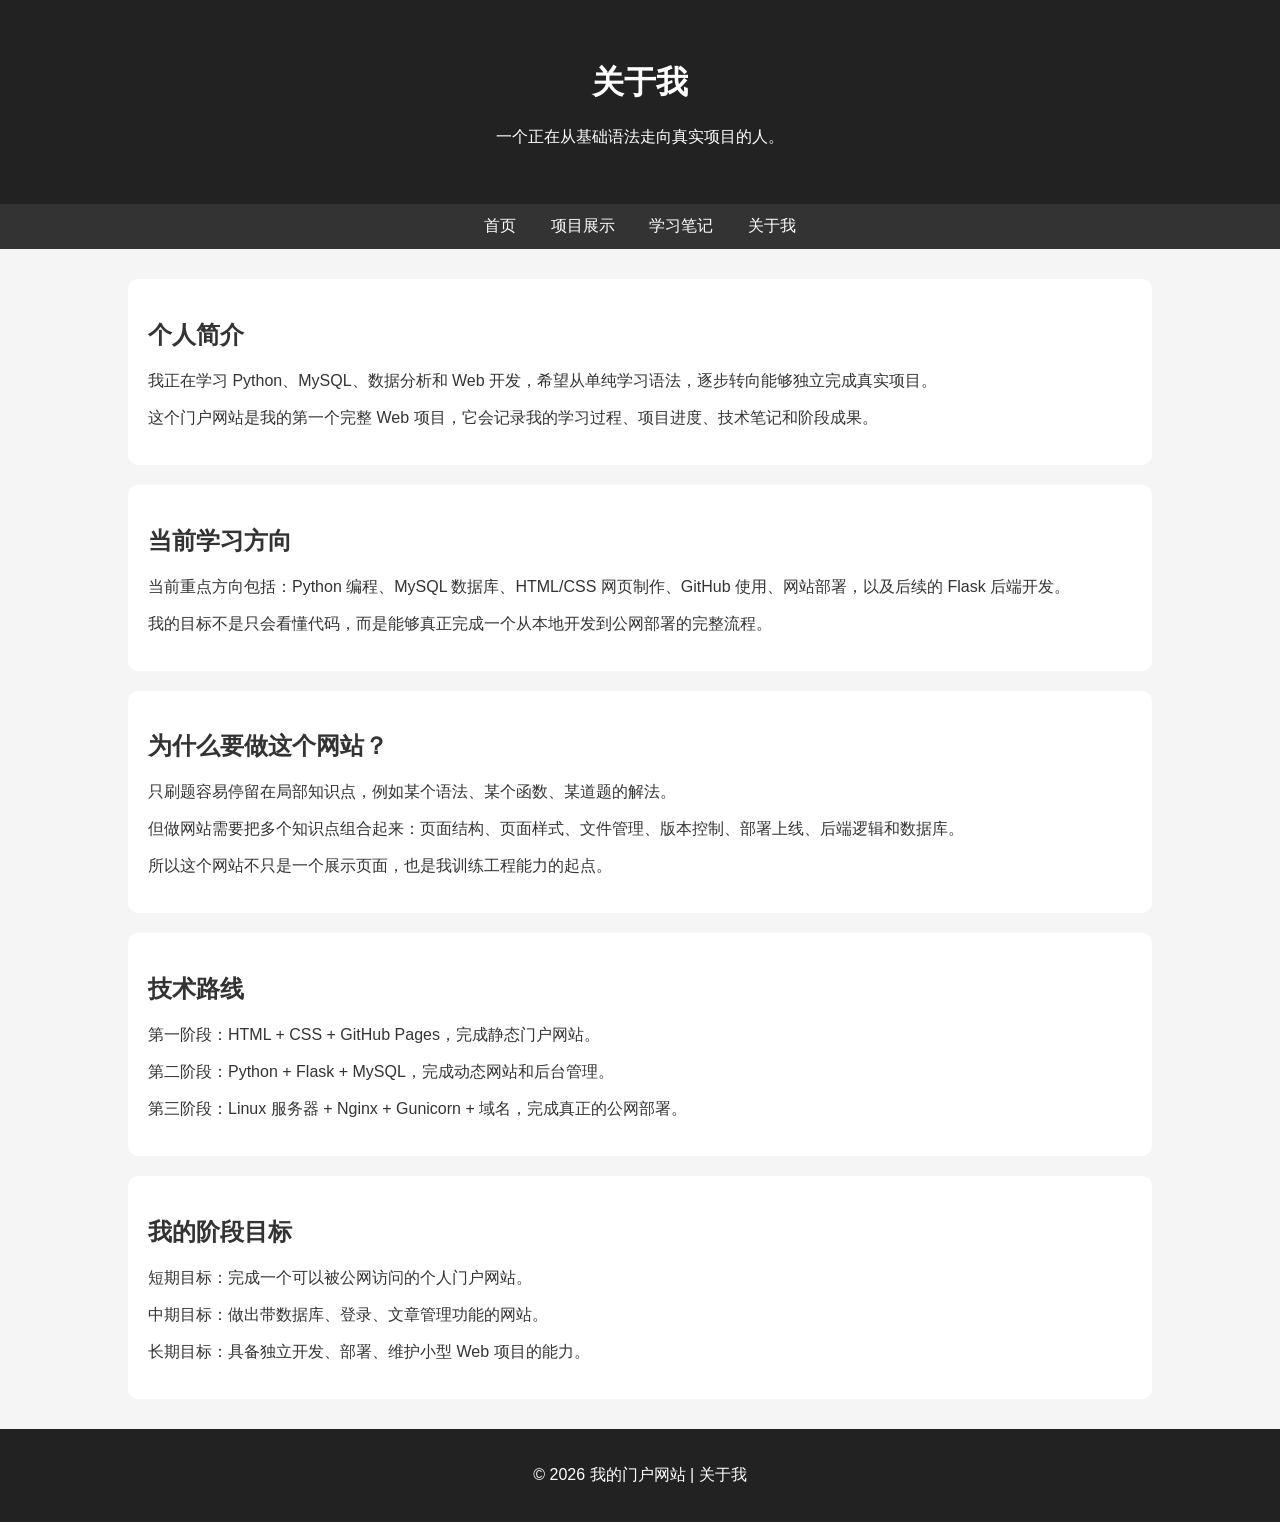
==== about.html @ 56160a1c "Add files via upload first website files" ====
<!DOCTYPE html>
<html lang="zh-CN">

<head>
    <meta charset="UTF-8">
    <title>关于我 - 我的门户网站</title>
    <link rel="stylesheet" href="style.css">
</head>

<body>

    <header>
        <h1>关于我</h1>
        <p>一个正在从基础语法走向真实项目的人。</p>
    </header>

    <nav>
        <a href="index.html">首页</a>
        <a href="projects.html">项目展示</a>
        <a href="notes.html">学习笔记</a>
        <a href="about.html">关于我</a>
    </nav>

    <main>
        <section>
            <h2>个人简介</h2>
            <p>
                我正在学习 Python、MySQL、数据分析和 Web 开发，希望从单纯学习语法，逐步转向能够独立完成真实项目。
            </p>
            <p>
                这个门户网站是我的第一个完整 Web 项目，它会记录我的学习过程、项目进度、技术笔记和阶段成果。
            </p>
        </section>

        <section>
            <h2>当前学习方向</h2>
            <p>
                当前重点方向包括：Python 编程、MySQL 数据库、HTML/CSS 网页制作、GitHub 使用、网站部署，以及后续的 Flask 后端开发。
            </p>
            <p>
                我的目标不是只会看懂代码，而是能够真正完成一个从本地开发到公网部署的完整流程。
            </p>
        </section>

        <section>
            <h2>为什么要做这个网站？</h2>
            <p>
                只刷题容易停留在局部知识点，例如某个语法、某个函数、某道题的解法。
            </p>
            <p>
                但做网站需要把多个知识点组合起来：页面结构、页面样式、文件管理、版本控制、部署上线、后端逻辑和数据库。
            </p>
            <p>
                所以这个网站不只是一个展示页面，也是我训练工程能力的起点。
            </p>
        </section>

        <section>
            <h2>技术路线</h2>
            <p>
                第一阶段：HTML + CSS + GitHub Pages，完成静态门户网站。
            </p>
            <p>
                第二阶段：Python + Flask + MySQL，完成动态网站和后台管理。
            </p>
            <p>
                第三阶段：Linux 服务器 + Nginx + Gunicorn + 域名，完成真正的公网部署。
            </p>
        </section>

        <section>
            <h2>我的阶段目标</h2>
            <p>
                短期目标：完成一个可以被公网访问的个人门户网站。
            </p>
            <p>
                中期目标：做出带数据库、登录、文章管理功能的网站。
            </p>
            <p>
                长期目标：具备独立开发、部署、维护小型 Web 项目的能力。
            </p>
        </section>
    </main>

    <footer>
        <p>© 2026 我的门户网站 | 关于我</p>
    </footer>

</body>

</html>
---- style.css ----
body {
    margin: 0;
    font-family: Arial, "Microsoft YaHei", sans-serif;
    background-color: #f5f5f5;
    color: #333;
}

header {
    background-color: #222;
    color: white;
    text-align: center;
    padding: 40px 20px;
}

nav {
    background-color: #333;
    text-align: center;
    padding: 12px;
}

nav a {
    color: white;
    text-decoration: none;
    margin: 0 15px;
}

main {
    width: 80%;
    margin: 30px auto;
}

section {
    background-color: white;
    padding: 20px;
    margin-bottom: 20px;
    border-radius: 10px;
}

footer {
    text-align: center;
    padding: 20px;
    background-color: #222;
    color: white;
}
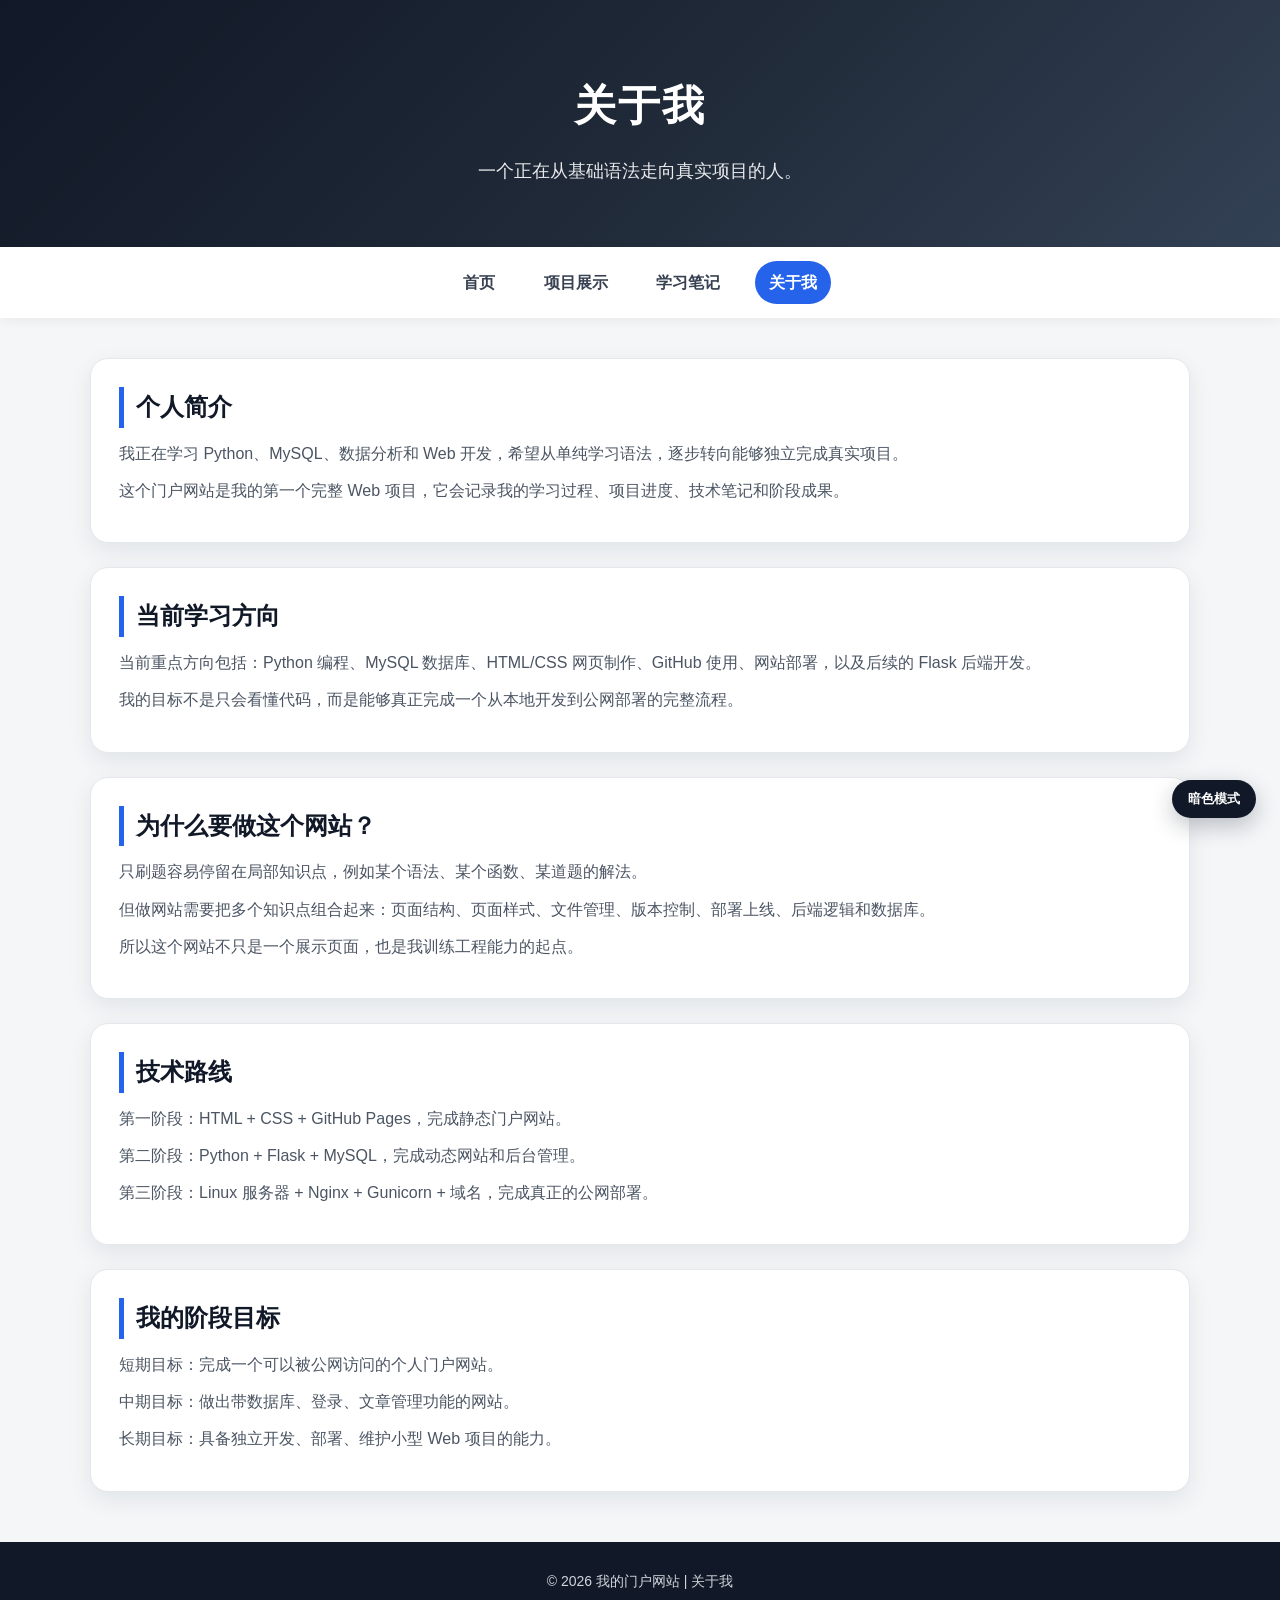
==== commit 4eb8c08e: "Add files via upload" ====
--- a/about.html
+++ b/about.html
@@ -86,6 +86,7 @@
         <p>© 2026 我的门户网站 | 关于我</p>
     </footer>
 
+    <script src="script.js"></script>
 </body>
 
 </html>
--- a/style.css
+++ b/style.css
@@ -1,44 +1,443 @@
+/* 
+    style.css
+    作用：控制整个门户网站的视觉效果
+    你可以把 CSS 理解成：网页的装修、排版、颜色和布局系统
+*/
+
+
+/* =========================
+   1. 全局基础设置
+   ========================= */
+
+/* 
+   * 代表所有元素
+   box-sizing: border-box 的作用：
+   让 width 计算时包含 padding 和 border，布局更稳定
+*/
+* {
+    box-sizing: border-box;
+}
+
+/* 
+   body 是整个网页的主体
+   所有页面的默认字体、背景色、文字颜色都从这里开始
+*/
 body {
     margin: 0;
-    font-family: Arial, "Microsoft YaHei", sans-serif;
-    background-color: #f5f5f5;
-    color: #333;
-}
-
+    font-family: Arial, "Microsoft YaHei", "微软雅黑", sans-serif;
+    background: #f4f6f8;
+    color: #1f2937;
+    line-height: 1.7;
+}
+
+
+/* =========================
+   2. 顶部大标题区域 header
+   ========================= */
+
+/* 
+   header 是页面顶部区域
+   这里用了渐变背景，让页面看起来更像正式网站
+*/
 header {
-    background-color: #222;
+    background: linear-gradient(135deg, #111827, #1f2937, #334155);
     color: white;
     text-align: center;
-    padding: 40px 20px;
-}
-
+    padding: 70px 20px 60px;
+}
+
+/* 
+   header h1 控制顶部最大的标题
+*/
+header h1 {
+    margin: 0 0 15px;
+    font-size: 42px;
+    letter-spacing: 2px;
+}
+
+/* 
+   header p 控制顶部副标题
+   opacity 是透明度，0.9 表示稍微淡一点
+*/
+header p {
+    margin: 0;
+    font-size: 18px;
+    opacity: 0.9;
+}
+
+
+/* =========================
+   3. 导航栏 nav
+   ========================= */
+
+/* 
+   nav 是导航栏
+   position: sticky 可以让导航栏在滚动时吸附在顶部
+*/
 nav {
-    background-color: #333;
+    position: sticky;
+    top: 0;
+    z-index: 100;
+    background: white;
     text-align: center;
-    padding: 12px;
-}
-
+    padding: 14px 10px;
+    box-shadow: 0 2px 12px rgba(0, 0, 0, 0.06);
+}
+
+/* 
+   nav a 控制导航栏里的链接
+   例如：首页、项目展示、学习笔记、关于我
+*/
 nav a {
-    color: white;
+    display: inline-block;
+    color: #374151;
     text-decoration: none;
-    margin: 0 15px;
-}
-
+    margin: 0 8px;
+    padding: 8px 14px;
+    border-radius: 999px;
+    font-weight: 600;
+    transition: all 0.2s ease;
+}
+
+/* 
+   :hover 表示鼠标放上去时的效果
+*/
+nav a:hover {
+    background: #111827;
+    color: white;
+    transform: translateY(-1px);
+}
+
+
+/* =========================
+   4. 主体内容 main
+   ========================= */
+
+/* 
+   main 是每个页面的主体区域
+   max-width 限制最大宽度，让页面不要太宽
+*/
 main {
-    width: 80%;
-    margin: 30px auto;
-}
-
+    width: 90%;
+    max-width: 1100px;
+    margin: 40px auto;
+}
+
+
+/* =========================
+   5. 内容卡片 section
+   ========================= */
+
+/* 
+   section 是你页面里一块一块的内容
+   这里把每个 section 做成卡片效果
+*/
 section {
-    background-color: white;
-    padding: 20px;
-    margin-bottom: 20px;
-    border-radius: 10px;
-}
-
+    background: white;
+    padding: 28px;
+    margin-bottom: 24px;
+    border-radius: 18px;
+    box-shadow: 0 8px 24px rgba(15, 23, 42, 0.08);
+    border: 1px solid #e5e7eb;
+    transition: all 0.2s ease;
+}
+
+/* 
+   section:hover 表示鼠标放到卡片上时的效果
+   轻微上浮，让页面更有质感
+*/
+section:hover {
+    transform: translateY(-3px);
+    box-shadow: 0 14px 34px rgba(15, 23, 42, 0.12);
+}
+
+/* 
+   section h2 控制每个卡片的小标题
+*/
+section h2 {
+    margin-top: 0;
+    margin-bottom: 12px;
+    color: #111827;
+    font-size: 24px;
+    border-left: 5px solid #2563eb;
+    padding-left: 12px;
+}
+
+/* 
+   section p 控制卡片里的正文段落
+*/
+section p {
+    margin: 10px 0;
+    color: #4b5563;
+    font-size: 16px;
+}
+
+
+/* =========================
+   6. 普通链接样式
+   ========================= */
+
+/* 
+   这里控制正文里面的链接
+   不影响导航栏，因为导航栏有 nav a 单独控制
+*/
+main a {
+    color: #2563eb;
+    text-decoration: none;
+    font-weight: 600;
+}
+
+main a:hover {
+    text-decoration: underline;
+}
+
+
+/* =========================
+   7. 底部 footer
+   ========================= */
+
+/* 
+   footer 是网站底部
+*/
 footer {
     text-align: center;
-    padding: 20px;
-    background-color: #222;
-    color: white;
+    padding: 28px 20px;
+    background: #111827;
+    color: #d1d5db;
+    margin-top: 50px;
+}
+
+footer p {
+    margin: 0;
+    font-size: 14px;
+}
+
+
+/* =========================
+   8. 响应式布局：适配手机
+   ========================= */
+
+/* 
+   @media 表示当屏幕宽度小于 768px 时，执行里面的样式
+   这就是手机适配
+*/
+@media (max-width: 768px) {
+
+    header {
+        padding: 50px 16px 45px;
+    }
+
+    header h1 {
+        font-size: 30px;
+    }
+
+    header p {
+        font-size: 15px;
+    }
+
+    nav {
+        padding: 10px 6px;
+    }
+
+    nav a {
+        margin: 4px;
+        padding: 7px 10px;
+        font-size: 14px;
+    }
+
+    main {
+        width: 92%;
+        margin: 25px auto;
+    }
+
+    section {
+        padding: 20px;
+        border-radius: 14px;
+    }
+
+    section h2 {
+        font-size: 20px;
+    }
+
+    section p {
+        font-size: 15px;
+    }
+}
+
+
+/* =========================
+   9. 更小屏幕适配
+   ========================= */
+
+/* 
+   当屏幕小于 480px 时，进一步优化
+*/
+@media (max-width: 480px) {
+
+    header h1 {
+        font-size: 26px;
+    }
+
+    nav a {
+        display: block;
+        margin: 6px auto;
+        width: 85%;
+    }
+
+    section {
+        padding: 18px;
+    }
+}
+
+/* =========================
+   10. 当前导航高亮
+   ========================= */
+
+/*
+   nav a.active 表示当前页面对应的导航链接
+   例如在 notes.html 页面，“学习笔记”会高亮
+*/
+nav a.active {
+    background: #2563eb;
+    color: white;
+}
+
+
+/* =========================
+   11. 返回顶部按钮
+   ========================= */
+
+/*
+   返回顶部按钮默认隐藏
+*/
+.back-to-top {
+    position: fixed;
+    right: 24px;
+    bottom: 24px;
+    width: 46px;
+    height: 46px;
+    border: none;
+    border-radius: 50%;
+    background: #2563eb;
+    color: white;
+    font-size: 22px;
+    font-weight: bold;
+    cursor: pointer;
+    box-shadow: 0 8px 22px rgba(37, 99, 235, 0.35);
+    opacity: 0;
+    pointer-events: none;
+    transition: all 0.25s ease;
+}
+
+/*
+   当 JavaScript 给按钮加 show 类时，按钮显示出来
+*/
+.back-to-top.show {
+    opacity: 1;
+    pointer-events: auto;
+}
+
+/*
+   鼠标放上去时，按钮轻微上浮
+*/
+.back-to-top:hover {
+    transform: translateY(-3px);
+}
+
+
+/* =========================
+   12. 暗色模式按钮
+   ========================= */
+
+/*
+   暗色模式切换按钮
+*/
+.theme-toggle {
+    position: fixed;
+    right: 24px;
+    bottom: 82px;
+    border: none;
+    border-radius: 999px;
+    background: #111827;
+    color: white;
+    padding: 10px 16px;
+    font-weight: 600;
+    cursor: pointer;
+    box-shadow: 0 8px 22px rgba(17, 24, 39, 0.25);
+    transition: all 0.25s ease;
+}
+
+.theme-toggle:hover {
+    transform: translateY(-2px);
+}
+
+
+/* =========================
+   13. 暗色模式整体样式
+   ========================= */
+
+/*
+   当 body 有 dark-mode 类时，整个网站切换为暗色风格
+*/
+body.dark-mode {
+    background: #0f172a;
+    color: #e5e7eb;
+}
+
+body.dark-mode nav {
+    background: #111827;
+}
+
+body.dark-mode nav a {
+    color: #d1d5db;
+}
+
+body.dark-mode nav a:hover,
+body.dark-mode nav a.active {
+    background: #2563eb;
+    color: white;
+}
+
+body.dark-mode section {
+    background: #1e293b;
+    border-color: #334155;
+    box-shadow: 0 8px 24px rgba(0, 0, 0, 0.25);
+}
+
+body.dark-mode section h2 {
+    color: #f9fafb;
+}
+
+body.dark-mode section p {
+    color: #cbd5e1;
+}
+
+body.dark-mode footer {
+    background: #020617;
+}
+
+body.dark-mode .theme-toggle {
+    background: white;
+    color: #111827;
+}
+
+
+/* =========================
+   14. 手机端按钮适配
+   ========================= */
+
+@media (max-width: 480px) {
+    .back-to-top {
+        right: 16px;
+        bottom: 18px;
+        width: 42px;
+        height: 42px;
+    }
+
+    .theme-toggle {
+        right: 16px;
+        bottom: 70px;
+        padding: 8px 12px;
+        font-size: 13px;
+    }
 }
